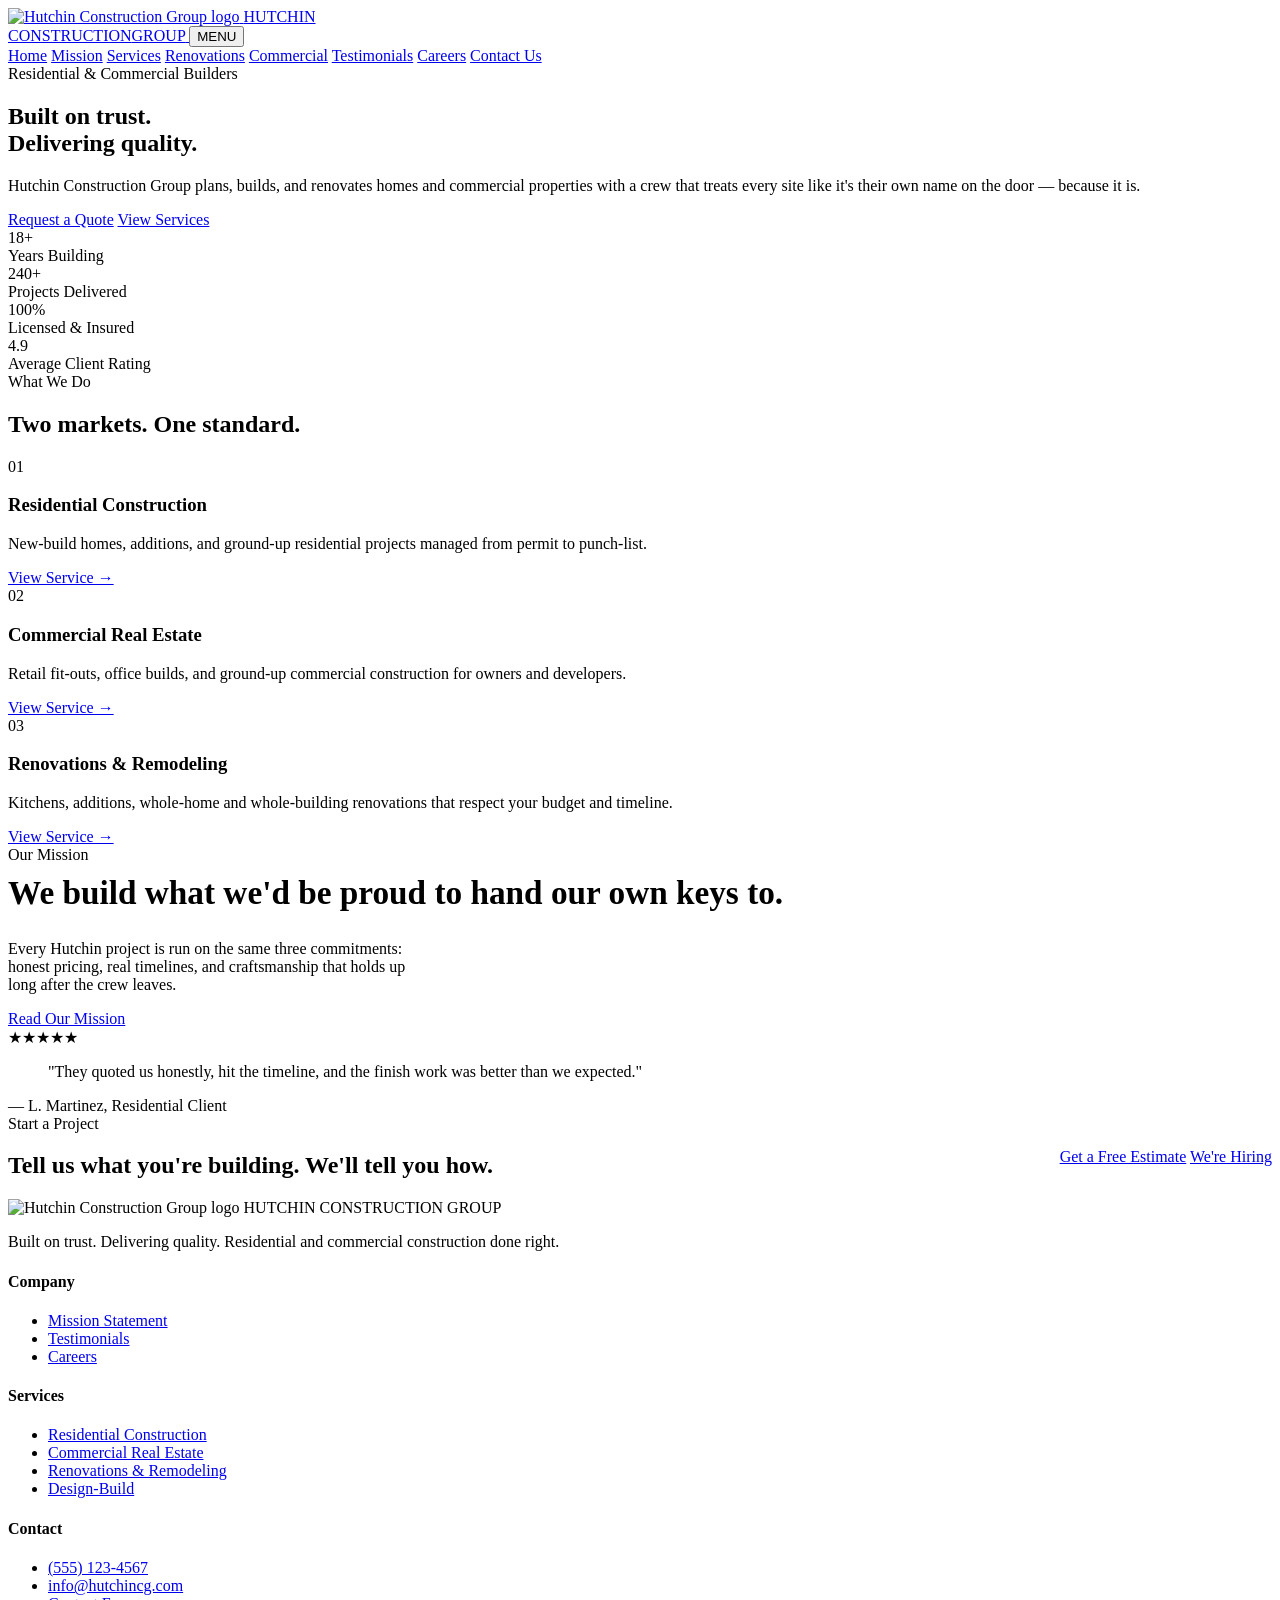
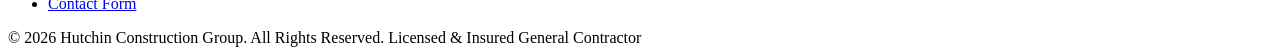
==== index.html @ 2647ddea "Add files via upload" ====
<!doctype html>
<html lang="en">
<head>
<meta charset="UTF-8">
<meta name="viewport" content="width=device-width, initial-scale=1.0">
<title>Hutchin Construction Group — Built on Trust. Delivering Quality.</title>
<link rel="stylesheet" href="css/style.css">
</head>
<body>

<header class="site-header">
  <div class="header-row">
    <a href="index.html" class="brand">
      <img src="images/logo.png" alt="Hutchin Construction Group logo">
      <span class="word">HUTCHIN<br>CONSTRUCTION<span>GROUP</span></span>
    </a>
    <button class="menu-toggle" aria-label="Toggle menu" aria-expanded="false">MENU</button>
    <nav class="main-nav">
      <a href="index.html" class="current">Home</a>
      <a href="mission.html">Mission</a>
      <a href="services.html">Services</a>
      <a href="renovations.html">Renovations</a>
      <a href="commercial.html">Commercial</a>
      <a href="testimonials.html">Testimonials</a>
      <a href="careers.html">Careers</a>
      <a href="contact.html" class="nav-cta">Contact Us</a>
    </nav>
  </div>
</header>

<main>

  <section class="hero">
    <span class="divider"></span>
    <div>
      <span class="label">Residential &amp; Commercial Builders</span>
      <h1>Built on trust.<br>Delivering quality.</h1>
      <p class="lede">Hutchin Construction Group plans, builds, and renovates homes and commercial properties with a crew that treats every site like it's their own name on the door — because it is.</p>
      <div class="cta-row">
        <a href="contact.html" class="btn btn-solid">Request a Quote</a>
        <a href="services.html" class="btn btn-outline">View Services</a>
      </div>
    </div>
  </section>

  <section class="tight">
    <div class="container">
      <div class="stat-row">
        <div class="stat"><div class="n">18+</div><div class="l">Years Building</div></div>
        <div class="stat"><div class="n">240+</div><div class="l">Projects Delivered</div></div>
        <div class="stat"><div class="n">100%</div><div class="l">Licensed &amp; Insured</div></div>
        <div class="stat"><div class="n">4.9</div><div class="l">Average Client Rating</div></div>
      </div>
    </div>
  </section>

  <section>
    <div class="container">
      <div class="section-head">
        <span class="label">What We Do</span>
        <h2>Two markets. One standard.</h2>
      </div>
      <div class="grid grid-3">
        <div class="card">
          <span class="num">01</span>
          <h3>Residential Construction</h3>
          <p>New-build homes, additions, and ground-up residential projects managed from permit to punch-list.</p>
          <a class="more" href="services.html#residential">View Service →</a>
        </div>
        <div class="card">
          <span class="num">02</span>
          <h3>Commercial Real Estate</h3>
          <p>Retail fit-outs, office builds, and ground-up commercial construction for owners and developers.</p>
          <a class="more" href="commercial.html">View Service →</a>
        </div>
        <div class="card">
          <span class="num">03</span>
          <h3>Renovations &amp; Remodeling</h3>
          <p>Kitchens, additions, whole-home and whole-building renovations that respect your budget and timeline.</p>
          <a class="more" href="renovations.html">View Service →</a>
        </div>
      </div>
    </div>
  </section>

  <section>
    <div class="container">
      <div class="grid grid-2" style="align-items:center;">
        <div>
          <span class="label">Our Mission</span>
          <h2 style="margin-top:10px; font-size:clamp(1.6rem,2.6vw,2.2rem);">We build what we'd be proud to hand our own keys to.</h2>
          <p style="color:var(--steel); margin-top:16px; max-width:52ch;">Every Hutchin project is run on the same three commitments: honest pricing, real timelines, and craftsmanship that holds up long after the crew leaves.</p>
          <a href="mission.html" class="btn btn-outline" style="margin-top:24px;">Read Our Mission</a>
        </div>
        <div class="quote-card">
          <span class="stars">★★★★★</span>
          <blockquote>"They quoted us honestly, hit the timeline, and the finish work was better than we expected."</blockquote>
          <div class="quote-meta">— L. Martinez, Residential Client</div>
        </div>
      </div>
    </div>
  </section>

  <section class="cta-band">
    <div class="container" style="display:flex; justify-content:space-between; align-items:center; flex-wrap:wrap; gap:24px;">
      <div>
        <span class="label" style="color:var(--pink);">Start a Project</span>
        <h2>Tell us what you're building. We'll tell you how.</h2>
      </div>
      <div class="cta-row">
        <a href="contact.html" class="btn btn-solid" style="background:var(--pink); border-color:var(--pink);">Get a Free Estimate</a>
        <a href="careers.html" class="btn btn-outline">We're Hiring</a>
      </div>
    </div>
  </section>

</main>

<footer>
  <div class="container">
    <div class="footer-top">
      <div>
        <div class="footer-brand">
          <img src="images/logo.png" alt="Hutchin Construction Group logo">
          <span class="word">HUTCHIN CONSTRUCTION GROUP</span>
        </div>
        <p class="tag">Built on trust. Delivering quality. Residential and commercial construction done right.</p>
      </div>
      <div>
        <h4>Company</h4>
        <ul>
          <li><a href="mission.html">Mission Statement</a></li>
          <li><a href="testimonials.html">Testimonials</a></li>
          <li><a href="careers.html">Careers</a></li>
        </ul>
      </div>
      <div>
        <h4>Services</h4>
        <ul>
          <li><a href="services.html#residential">Residential Construction</a></li>
          <li><a href="commercial.html">Commercial Real Estate</a></li>
          <li><a href="renovations.html">Renovations &amp; Remodeling</a></li>
          <li><a href="services.html#design-build">Design-Build</a></li>
        </ul>
      </div>
      <div>
        <h4>Contact</h4>
        <ul>
          <li><a href="tel:+15551234567">(555) 123-4567</a></li>
          <li><a href="mailto:info@hutchincg.com">info@hutchincg.com</a></li>
          <li><a href="contact.html">Contact Form</a></li>
        </ul>
      </div>
    </div>
    <div class="footer-bottom">
      <span>© 2026 Hutchin Construction Group. All Rights Reserved.</span>
      <span>Licensed &amp; Insured General Contractor</span>
    </div>
  </div>
</footer>

<script src="js/main.js"></script>
</body>
</html>
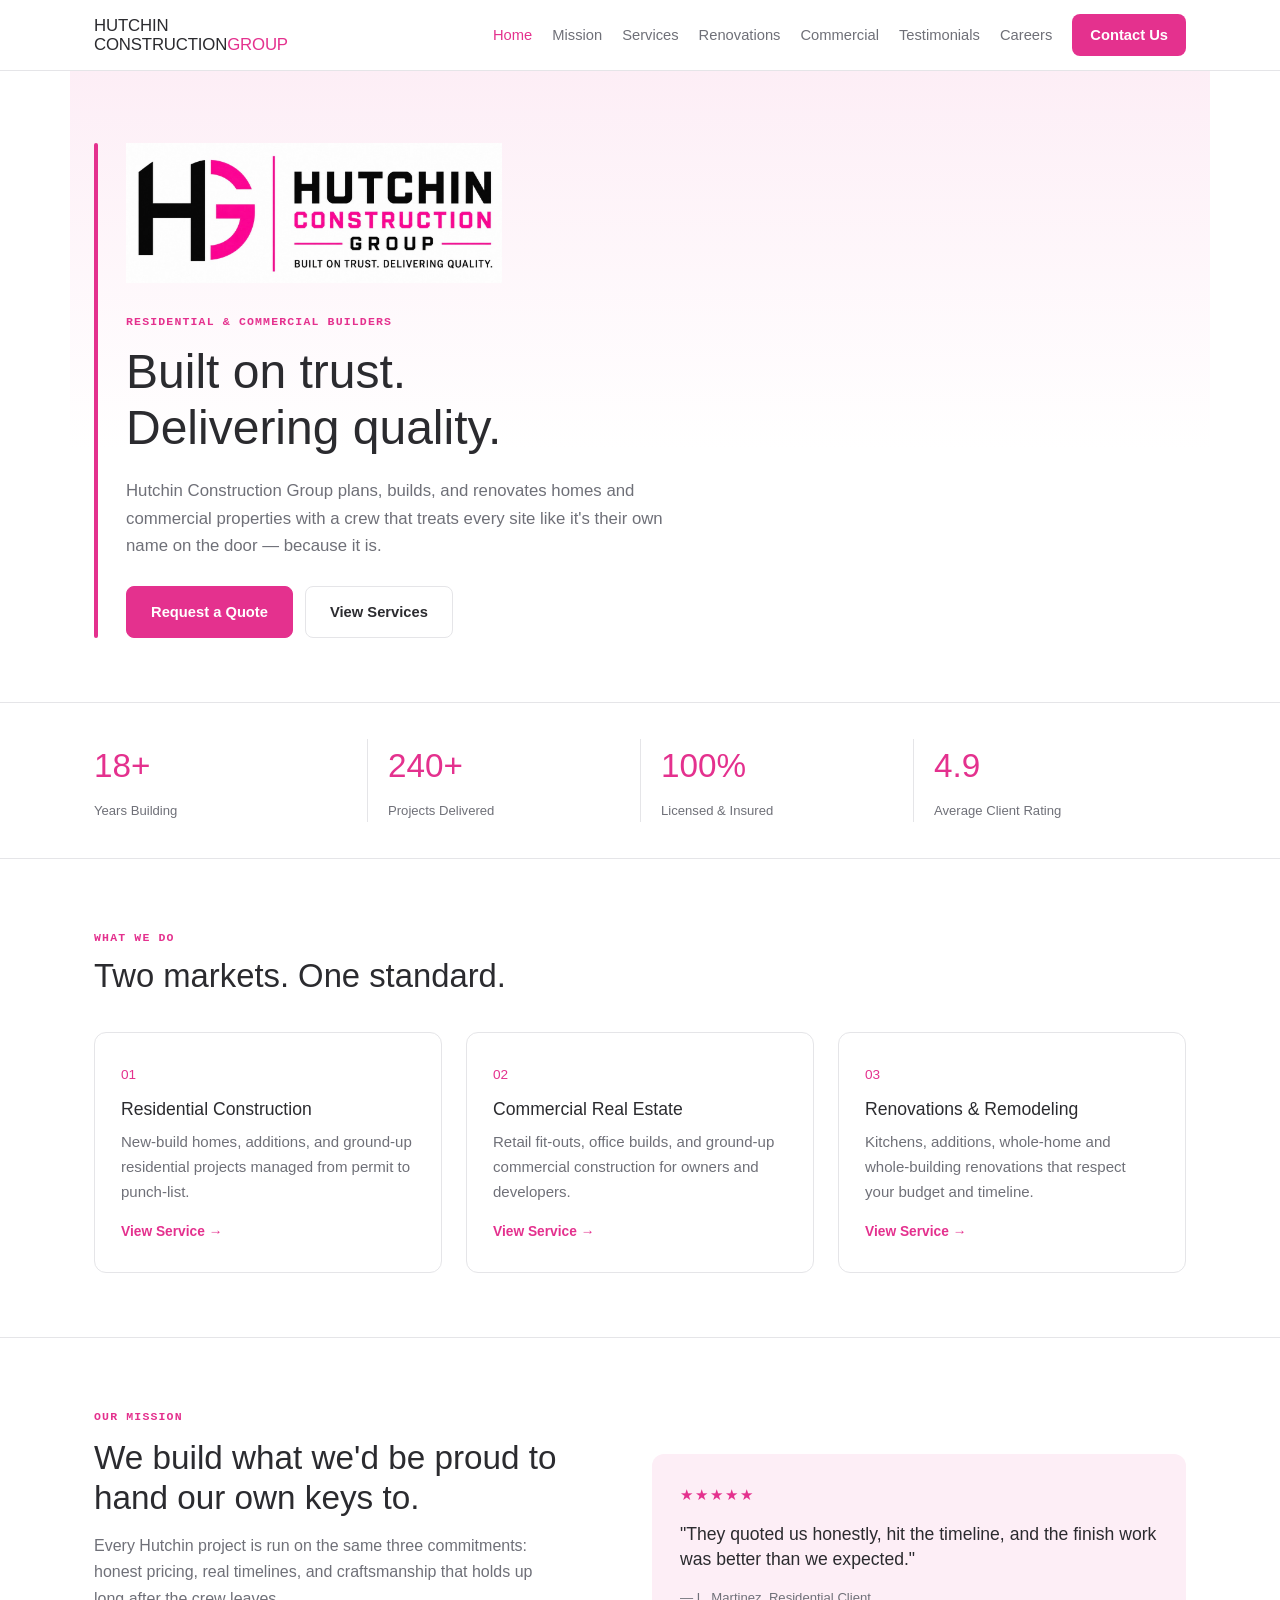
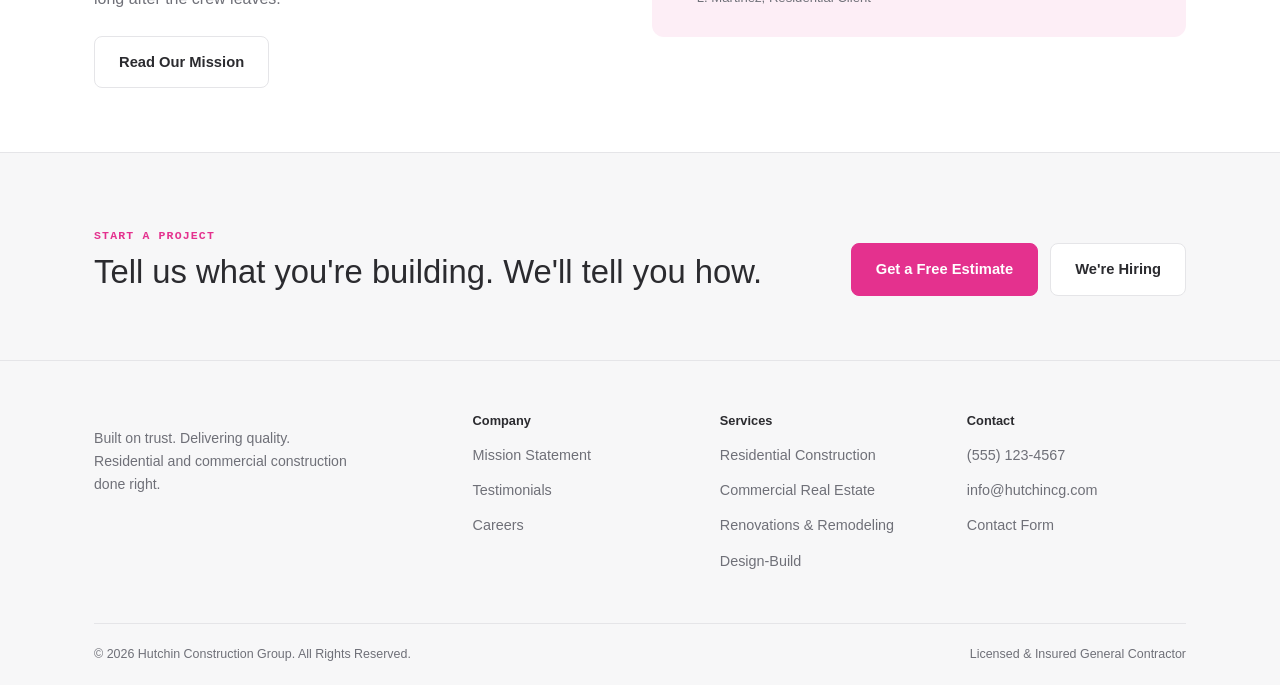
==== commit 1155ca4b: "Add files via upload" ====
--- a/index.html
+++ b/index.html
@@ -4,6 +4,12 @@
 <meta charset="UTF-8">
 <meta name="viewport" content="width=device-width, initial-scale=1.0">
 <title>Hutchin Construction Group — Built on Trust. Delivering Quality.</title>
+<link rel="preconnect" href="https://fonts.googleapis.com">
+<link rel="preconnect" href="https://fonts.gstatic.com" crossorigin>
+<link href="https://fonts.googleapis.com/css2?family=Archivo+Black&family=Inter:wght@400;500;600;700&family=JetBrains+Mono:wght@500;600;700&display=swap" rel="stylesheet">
+<link rel="preconnect" href="https://fonts.googleapis.com">
+<link rel="preconnect" href="https://fonts.gstatic.com" crossorigin>
+<link href="https://fonts.googleapis.com/css2?family=Archivo+Black&family=Inter:wght@400;500;600;700&family=JetBrains+Mono:wght@500;600;700&display=swap" rel="stylesheet">
 <link rel="stylesheet" href="css/style.css">
 </head>
 <body>
@@ -11,19 +17,18 @@
 <header class="site-header">
   <div class="header-row">
     <a href="index.html" class="brand">
-      <img src="images/logo.png" alt="Hutchin Construction Group logo">
       <span class="word">HUTCHIN<br>CONSTRUCTION<span>GROUP</span></span>
     </a>
     <button class="menu-toggle" aria-label="Toggle menu" aria-expanded="false">MENU</button>
     <nav class="main-nav">
       <a href="index.html" class="current">Home</a>
-      <a href="mission.html">Mission</a>
-      <a href="services.html">Services</a>
-      <a href="renovations.html">Renovations</a>
-      <a href="commercial.html">Commercial</a>
-      <a href="testimonials.html">Testimonials</a>
-      <a href="careers.html">Careers</a>
-      <a href="contact.html" class="nav-cta">Contact Us</a>
+      <a href="pages/mission.html">Mission</a>
+      <a href="pages/services.html">Services</a>
+      <a href="pages/renovations.html">Renovations</a>
+      <a href="pages/commercial.html">Commercial</a>
+      <a href="pages/testimonials.html">Testimonials</a>
+      <a href="pages/careers.html">Careers</a>
+      <a href="pages/contact.html" class="nav-cta">Contact Us</a>
     </nav>
   </div>
 </header>
@@ -33,12 +38,13 @@
   <section class="hero">
     <span class="divider"></span>
     <div>
+      <img src="images/logo.png" alt="Hutchin Construction Group logo" class="hero-logo">
       <span class="label">Residential &amp; Commercial Builders</span>
       <h1>Built on trust.<br>Delivering quality.</h1>
       <p class="lede">Hutchin Construction Group plans, builds, and renovates homes and commercial properties with a crew that treats every site like it's their own name on the door — because it is.</p>
       <div class="cta-row">
-        <a href="contact.html" class="btn btn-solid">Request a Quote</a>
-        <a href="services.html" class="btn btn-outline">View Services</a>
+        <a href="pages/contact.html" class="btn btn-solid">Request a Quote</a>
+        <a href="pages/services.html" class="btn btn-outline">View Services</a>
       </div>
     </div>
   </section>
@@ -65,19 +71,19 @@
           <span class="num">01</span>
           <h3>Residential Construction</h3>
           <p>New-build homes, additions, and ground-up residential projects managed from permit to punch-list.</p>
-          <a class="more" href="services.html#residential">View Service →</a>
+          <a class="more" href="pages/services.html#residential">View Service →</a>
         </div>
         <div class="card">
           <span class="num">02</span>
           <h3>Commercial Real Estate</h3>
           <p>Retail fit-outs, office builds, and ground-up commercial construction for owners and developers.</p>
-          <a class="more" href="commercial.html">View Service →</a>
+          <a class="more" href="pages/commercial.html">View Service →</a>
         </div>
         <div class="card">
           <span class="num">03</span>
           <h3>Renovations &amp; Remodeling</h3>
           <p>Kitchens, additions, whole-home and whole-building renovations that respect your budget and timeline.</p>
-          <a class="more" href="renovations.html">View Service →</a>
+          <a class="more" href="pages/renovations.html">View Service →</a>
         </div>
       </div>
     </div>
@@ -90,7 +96,7 @@
           <span class="label">Our Mission</span>
           <h2 style="margin-top:10px; font-size:clamp(1.6rem,2.6vw,2.2rem);">We build what we'd be proud to hand our own keys to.</h2>
           <p style="color:var(--steel); margin-top:16px; max-width:52ch;">Every Hutchin project is run on the same three commitments: honest pricing, real timelines, and craftsmanship that holds up long after the crew leaves.</p>
-          <a href="mission.html" class="btn btn-outline" style="margin-top:24px;">Read Our Mission</a>
+          <a href="pages/mission.html" class="btn btn-outline" style="margin-top:24px;">Read Our Mission</a>
         </div>
         <div class="quote-card">
           <span class="stars">★★★★★</span>
@@ -108,8 +114,8 @@
         <h2>Tell us what you're building. We'll tell you how.</h2>
       </div>
       <div class="cta-row">
-        <a href="contact.html" class="btn btn-solid" style="background:var(--pink); border-color:var(--pink);">Get a Free Estimate</a>
-        <a href="careers.html" class="btn btn-outline">We're Hiring</a>
+        <a href="pages/contact.html" class="btn btn-solid" style="background:var(--pink); border-color:var(--pink);">Get a Free Estimate</a>
+        <a href="pages/careers.html" class="btn btn-outline">We're Hiring</a>
       </div>
     </div>
   </section>
@@ -121,7 +127,6 @@
     <div class="footer-top">
       <div>
         <div class="footer-brand">
-          <img src="images/logo.png" alt="Hutchin Construction Group logo">
           <span class="word">HUTCHIN CONSTRUCTION GROUP</span>
         </div>
         <p class="tag">Built on trust. Delivering quality. Residential and commercial construction done right.</p>
@@ -129,18 +134,18 @@
       <div>
         <h4>Company</h4>
         <ul>
-          <li><a href="mission.html">Mission Statement</a></li>
-          <li><a href="testimonials.html">Testimonials</a></li>
-          <li><a href="careers.html">Careers</a></li>
+          <li><a href="pages/mission.html">Mission Statement</a></li>
+          <li><a href="pages/testimonials.html">Testimonials</a></li>
+          <li><a href="pages/careers.html">Careers</a></li>
         </ul>
       </div>
       <div>
         <h4>Services</h4>
         <ul>
-          <li><a href="services.html#residential">Residential Construction</a></li>
-          <li><a href="commercial.html">Commercial Real Estate</a></li>
-          <li><a href="renovations.html">Renovations &amp; Remodeling</a></li>
-          <li><a href="services.html#design-build">Design-Build</a></li>
+          <li><a href="pages/services.html#residential">Residential Construction</a></li>
+          <li><a href="pages/commercial.html">Commercial Real Estate</a></li>
+          <li><a href="pages/renovations.html">Renovations &amp; Remodeling</a></li>
+          <li><a href="pages/services.html#design-build">Design-Build</a></li>
         </ul>
       </div>
       <div>
@@ -148,7 +153,7 @@
         <ul>
           <li><a href="tel:+15551234567">(555) 123-4567</a></li>
           <li><a href="mailto:info@hutchincg.com">info@hutchincg.com</a></li>
-          <li><a href="contact.html">Contact Form</a></li>
+          <li><a href="pages/contact.html">Contact Form</a></li>
         </ul>
       </div>
     </div>
--- a/css/style.css
+++ b/css/style.css
@@ -0,0 +1,478 @@
+/* ============================================================
+   Hutchin Construction Group — stylesheet (light, basic)
+   Clean white/light-grey background, soft pink accent from the
+   logo, simple type, minimal decoration.
+   ============================================================ */
+
+:root{
+  --ink:        #2b2b2f;
+  --steel:      #6f7078;
+  --paper:      #ffffff;
+  --paper-alt:  #f7f7f8;
+  --line:       #e5e5e8;
+  --pink:       #e4318e;
+  --pink-dark:  #c01f76;
+  --pink-tint:  #fdeef6;
+
+  --font-display: 'Archivo Black', Arial, sans-serif;
+  --font-body:    'Inter', -apple-system, BlinkMacSystemFont, sans-serif;
+  --font-mono:    'JetBrains Mono', 'Courier New', monospace;
+
+  --container-w: 1140px;
+}
+
+/* ---------- Reset ---------- */
+*, *::before, *::after{ box-sizing: border-box; }
+html{ scroll-behavior: smooth; }
+body{
+  margin: 0;
+  background: var(--paper);
+  color: var(--ink);
+  font-family: var(--font-body);
+  font-size: 16px;
+  line-height: 1.65;
+  -webkit-font-smoothing: antialiased;
+}
+img{ max-width: 100%; display: block; }
+ul{ list-style: none; margin: 0; padding: 0; }
+a{ color: inherit; text-decoration: none; }
+button{ font-family: inherit; cursor: pointer; }
+table{ border-collapse: collapse; width: 100%; }
+
+h1, h2, h3, h4{
+  font-family: var(--font-display);
+  font-weight: 400;
+  line-height: 1.18;
+  margin: 0;
+  color: var(--ink);
+}
+h1{ font-size: clamp(2.1rem, 4.4vw, 3rem); }
+h2{ font-size: clamp(1.5rem, 2.8vw, 2.05rem); }
+h3{ font-size: 1.1rem; }
+p{ margin: 0; }
+
+:focus-visible{
+  outline: 3px solid var(--pink);
+  outline-offset: 2px;
+}
+
+@media (prefers-reduced-motion: reduce){
+  *{ animation-duration: 0.001ms !important; transition-duration: 0.001ms !important; scroll-behavior: auto !important; }
+}
+
+/* ---------- Layout helpers ---------- */
+.container{
+  max-width: var(--container-w);
+  margin: 0 auto;
+  padding: 0 24px;
+}
+main > section{ padding: 64px 0; }
+main > section.tight{ padding: 36px 0; }
+main > section + section{ border-top: 1px solid var(--line); }
+
+.grid{ display: grid; gap: 24px; }
+.grid-2{ grid-template-columns: 1fr 1fr; }
+.grid-3{ grid-template-columns: repeat(3, 1fr); }
+
+.label{
+  display: inline-block;
+  font-family: var(--font-mono);
+  font-size: 0.72rem;
+  font-weight: 600;
+  letter-spacing: 0.1em;
+  text-transform: uppercase;
+  color: var(--pink);
+}
+
+.section-head{ margin-bottom: 36px; max-width: 60ch; }
+.section-head h2{ margin-top: 8px; }
+
+.lede{
+  color: var(--steel);
+  font-size: 1.05rem;
+  max-width: 60ch;
+  margin-top: 16px;
+}
+
+/* ---------- Buttons ---------- */
+.btn{
+  display: inline-flex;
+  align-items: center;
+  justify-content: center;
+  padding: 13px 24px;
+  font-family: var(--font-body);
+  font-size: 0.92rem;
+  font-weight: 600;
+  border: 1.5px solid transparent;
+  border-radius: 8px;
+  transition: background 0.15s ease, color 0.15s ease, border-color 0.15s ease;
+  white-space: nowrap;
+}
+.btn-solid{
+  background: var(--pink);
+  border-color: var(--pink);
+  color: #fff;
+}
+.btn-solid:hover{ background: var(--pink-dark); border-color: var(--pink-dark); }
+.btn-outline{
+  background: var(--paper);
+  border-color: var(--line);
+  color: var(--ink);
+}
+.btn-outline:hover{ border-color: var(--pink); color: var(--pink); }
+.cta-row{ display: flex; gap: 12px; flex-wrap: wrap; margin-top: 26px; }
+
+/* ---------- Header ---------- */
+.site-header{
+  position: sticky;
+  top: 0;
+  z-index: 100;
+  background: rgba(255,255,255,0.96);
+  backdrop-filter: blur(6px);
+  border-bottom: 1px solid var(--line);
+}
+.header-row{
+  max-width: var(--container-w);
+  margin: 0 auto;
+  padding: 14px 24px;
+  display: flex;
+  align-items: center;
+  justify-content: space-between;
+  gap: 20px;
+  flex-wrap: wrap;
+  row-gap: 10px;
+}
+.brand{
+  display: flex;
+  align-items: center;
+  flex-shrink: 0;
+}
+.brand .word{
+  font-family: var(--font-display);
+  font-size: 1.05rem;
+  line-height: 1.15;
+  color: var(--ink);
+  letter-spacing: -0.01em;
+}
+.brand .word span{ color: var(--pink); display: inline; }
+
+.main-nav{
+  display: flex;
+  align-items: center;
+  flex-wrap: wrap;
+  gap: 10px 20px;
+  font-size: 0.92rem;
+  font-weight: 500;
+}
+.main-nav a{
+  color: var(--steel);
+  transition: color 0.15s ease;
+}
+.main-nav a:hover,
+.main-nav a.current{ color: var(--pink); }
+.main-nav a.nav-cta{
+  background: var(--pink);
+  color: #fff;
+  padding: 9px 18px;
+  border-radius: 8px;
+  font-weight: 600;
+}
+.main-nav a.nav-cta:hover{ background: var(--pink-dark); color: #fff; }
+
+.menu-toggle{
+  display: none;
+  background: var(--paper);
+  border: 1.5px solid var(--line);
+  color: var(--ink);
+  font-family: var(--font-body);
+  font-size: 0.78rem;
+  font-weight: 700;
+  letter-spacing: 0.06em;
+  padding: 8px 14px;
+  border-radius: 8px;
+}
+
+/* ---------- Hero (home) ---------- */
+.hero{
+  padding: 72px 0 64px;
+  display: flex;
+  gap: 28px;
+  max-width: var(--container-w);
+  margin: 0 auto;
+  padding-left: 24px;
+  padding-right: 24px;
+  background: linear-gradient(180deg, var(--pink-tint), transparent 60%);
+}
+.hero > .divider{
+  flex-shrink: 0;
+  width: 4px;
+  border-radius: 2px;
+  background: var(--pink);
+}
+.hero-logo{
+  height: 140px;
+  width: auto;
+  margin-bottom: 24px;
+}
+.hero h1{ margin-top: 10px; }
+.hero .lede{ margin-top: 20px; }
+
+/* ---------- Stat row ---------- */
+.stat-row{
+  display: grid;
+  grid-template-columns: repeat(4, 1fr);
+}
+.stat{
+  padding: 0 20px;
+  border-left: 1px solid var(--line);
+}
+.stat:first-child{ border-left: none; padding-left: 0; }
+.stat .n{
+  font-family: var(--font-display);
+  font-size: clamp(1.6rem, 2.6vw, 2.1rem);
+  color: var(--pink);
+}
+.stat .l{
+  margin-top: 6px;
+  font-size: 0.82rem;
+  color: var(--steel);
+}
+
+/* ---------- Cards ---------- */
+.card{
+  background: var(--paper);
+  border: 1px solid var(--line);
+  border-radius: 12px;
+  padding: 28px 26px;
+  transition: box-shadow 0.2s ease, transform 0.2s ease;
+}
+.card:hover{ box-shadow: 0 8px 24px rgba(0,0,0,0.06); transform: translateY(-2px); }
+.card .num{
+  font-family: var(--font-display);
+  color: var(--pink);
+  font-size: 0.85rem;
+}
+.card h3{ margin-top: 12px; }
+.card p{ color: var(--steel); margin-top: 10px; font-size: 0.94rem; }
+.card .more{
+  display: inline-block;
+  margin-top: 16px;
+  font-size: 0.86rem;
+  font-weight: 600;
+  color: var(--pink);
+}
+.card .more:hover{ color: var(--pink-dark); }
+
+/* ---------- Quote card ---------- */
+.quote-card{
+  background: var(--pink-tint);
+  border-radius: 12px;
+  padding: 28px;
+}
+.quote-card .stars{ color: var(--pink); letter-spacing: 2px; font-size: 0.95rem; }
+.quote-card blockquote{
+  margin: 14px 0 0;
+  font-family: var(--font-display);
+  font-weight: 400;
+  font-size: 1.1rem;
+  line-height: 1.45;
+  color: var(--ink);
+}
+.quote-card .quote-meta{
+  margin-top: 14px;
+  font-size: 0.82rem;
+  color: var(--steel);
+}
+
+/* ---------- CTA band ---------- */
+.cta-band{
+  background: var(--paper-alt);
+}
+.cta-band h2{ margin-top: 6px; }
+
+/* ---------- Inner page hero ---------- */
+.page-hero{
+  padding: 56px 0 44px;
+  background: var(--pink-tint);
+  border-bottom: 1px solid var(--line);
+}
+.page-hero h1{ margin-top: 10px; }
+
+/* ---------- Tag row (services) ---------- */
+.tag-row{ display: flex; flex-wrap: wrap; gap: 8px; margin-top: 18px; }
+.tag{
+  font-size: 0.8rem;
+  font-weight: 500;
+  border: 1px solid var(--line);
+  border-radius: 999px;
+  padding: 6px 14px;
+  color: var(--steel);
+  background: var(--paper-alt);
+}
+
+/* ---------- Values list (table) ---------- */
+.values-list{ width: 100%; }
+.values-list tr{ border-top: 1px solid var(--line); }
+.values-list tr:first-child{ border-top: none; }
+.values-list td{
+  padding: 14px 0;
+  vertical-align: top;
+}
+.values-list td:first-child{
+  font-weight: 700;
+  color: var(--pink);
+  width: 32%;
+  padding-right: 16px;
+}
+.values-list td:last-child{ color: var(--steel); font-size: 0.92rem; }
+
+/* ---------- Job rows (careers) ---------- */
+.job-row{
+  display: flex;
+  align-items: center;
+  justify-content: space-between;
+  gap: 20px;
+  padding: 22px 0;
+  border-top: 1px solid var(--line);
+  flex-wrap: wrap;
+}
+.job-row:last-child{ border-bottom: 1px solid var(--line); }
+.job-row .meta{
+  margin-top: 6px;
+  font-size: 0.85rem;
+  color: var(--steel);
+}
+
+/* ---------- Contact page ---------- */
+.contact-form{
+  display: flex;
+  flex-direction: column;
+  gap: 18px;
+}
+.contact-form label{
+  display: block;
+  font-size: 0.82rem;
+  font-weight: 600;
+  color: var(--steel);
+  margin-bottom: 6px;
+}
+.contact-form input,
+.contact-form select,
+.contact-form textarea{
+  width: 100%;
+  border: 1px solid var(--line);
+  background: var(--paper);
+  padding: 11px 14px;
+  font-family: var(--font-body);
+  font-size: 0.95rem;
+  color: var(--ink);
+  border-radius: 8px;
+}
+.contact-form textarea{ min-height: 120px; resize: vertical; }
+.contact-form input:focus,
+.contact-form select:focus,
+.contact-form textarea:focus{
+  outline: none;
+  border-color: var(--pink);
+}
+
+.info-list li{
+  padding: 16px 0;
+  border-top: 1px solid var(--line);
+}
+.info-list li:first-child{ border-top: none; }
+.info-list .k{
+  display: block;
+  font-size: 0.78rem;
+  font-weight: 700;
+  color: var(--pink);
+  margin-bottom: 4px;
+}
+.info-list a:hover{ color: var(--pink); }
+
+/* ---------- Footer (light) ---------- */
+footer{
+  background: var(--paper-alt);
+  color: var(--steel);
+  padding: 52px 0 0;
+  border-top: 1px solid var(--line);
+}
+.footer-top{
+  display: grid;
+  grid-template-columns: 1.6fr 1fr 1fr 1fr;
+  gap: 28px;
+  padding-bottom: 40px;
+}
+.footer-brand{
+  display: flex;
+  align-items: center;
+}
+.footer-brand img{ height: 38px; }
+.footer-brand .word{ display: none; }
+footer .tag{
+  margin-top: 14px;
+  font-size: 0.88rem;
+  color: var(--steel);
+  max-width: 34ch;
+  border: none;
+  padding: 0;
+  background: none;
+  border-radius: 0;
+}
+footer h4{
+  font-size: 0.8rem;
+  font-weight: 700;
+  color: var(--ink);
+  margin-bottom: 14px;
+}
+footer .footer-top ul li{ margin-bottom: 9px; }
+footer .footer-top a{ color: var(--steel); font-size: 0.9rem; }
+footer .footer-top a:hover{ color: var(--pink); }
+.footer-bottom{
+  display: flex;
+  justify-content: space-between;
+  flex-wrap: wrap;
+  gap: 8px;
+  padding: 20px 0;
+  border-top: 1px solid var(--line);
+  font-size: 0.78rem;
+  color: var(--steel);
+}
+
+/* ---------- Responsive ---------- */
+@media (max-width: 900px){
+  .grid-2, .grid-3{ grid-template-columns: 1fr; }
+  .stat-row{ grid-template-columns: repeat(2, 1fr); row-gap: 20px; }
+  .stat:nth-child(3){ border-left: none; padding-left: 0; }
+  .footer-top{ grid-template-columns: 1fr 1fr; }
+
+  .menu-toggle{ display: inline-flex; }
+  .main-nav{
+    position: fixed;
+    inset: 65px 0 0 0;
+    background: var(--paper);
+    flex-direction: column;
+    align-items: flex-start;
+    gap: 4px;
+    padding: 18px 24px 28px;
+    transform: translateY(-8px);
+    opacity: 0;
+    pointer-events: none;
+    transition: opacity 0.2s ease, transform 0.2s ease;
+    border-top: 1px solid var(--line);
+    overflow-y: auto;
+  }
+  .main-nav.open{ opacity: 1; transform: translateY(0); pointer-events: auto; }
+  .main-nav a{ width: 100%; padding: 12px 0; border-bottom: 1px solid var(--line); }
+  .main-nav a.nav-cta{ margin-top: 10px; text-align: center; }
+
+  .hero{ flex-direction: column; }
+  .hero > .divider{ width: 100%; height: 4px; }
+}
+
+@media (max-width: 560px){
+  .footer-top{ grid-template-columns: 1fr; }
+  .stat-row{ grid-template-columns: 1fr 1fr; }
+  main > section{ padding: 46px 0; }
+  .job-row{ align-items: flex-start; }
+}
